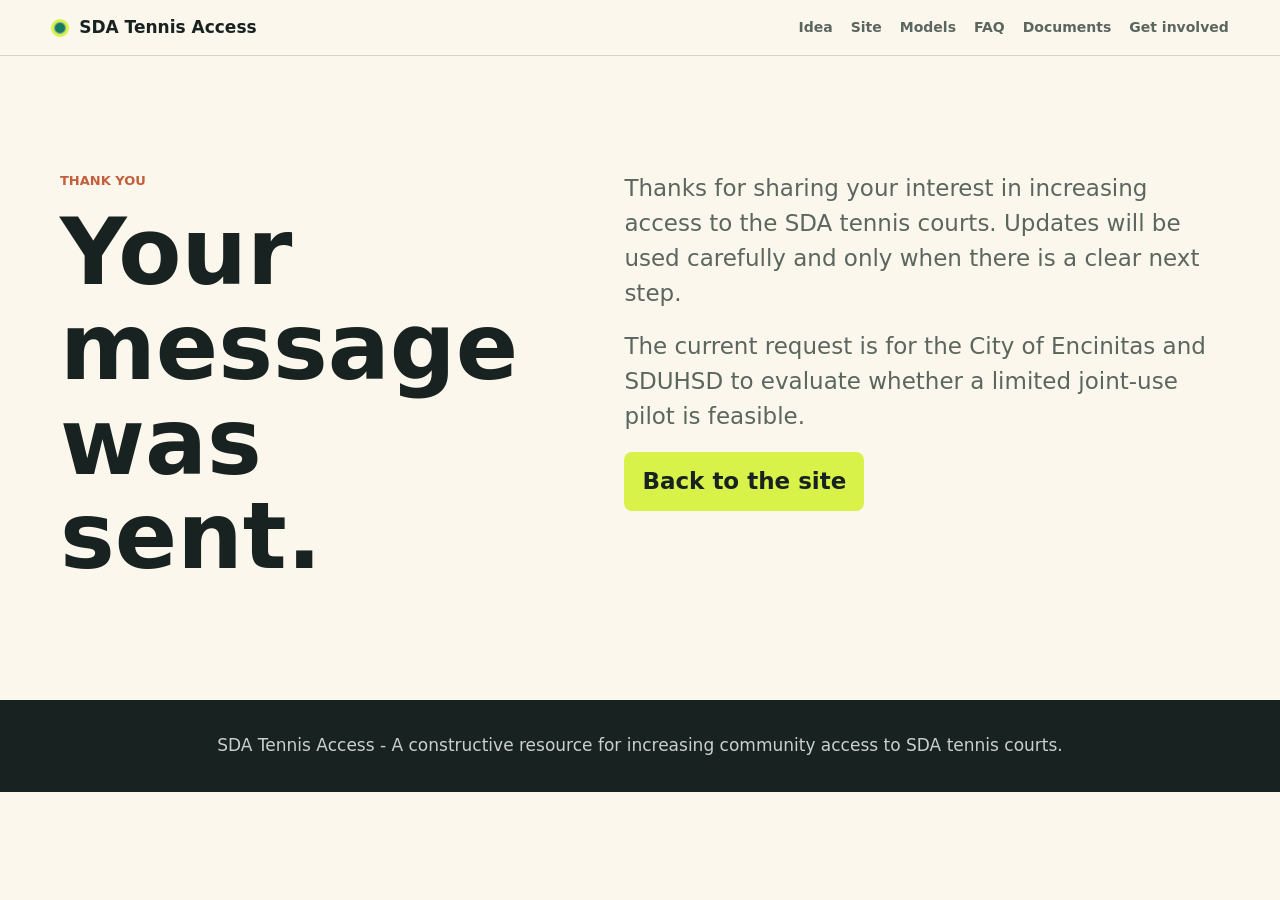
==== thank-you.html @ ea735e11 "Update campaign site content and signup form" ====
<!doctype html>
<html lang="en">
<head>
  <meta charset="utf-8">
  <meta name="viewport" content="width=device-width, initial-scale=1">
  <title>Thank you | SDA Tennis Access</title>
  <meta name="description" content="Thank you for supporting the effort to increase community access to SDA tennis courts.">
  <link rel="stylesheet" href="style.css">
</head>
<body>
  <header class="site-header">
    <a class="brand" href="/" aria-label="SDA Tennis Access home">
      <span class="brand-mark" aria-hidden="true"></span>
      <span>SDA Tennis Access</span>
    </a>
    <nav class="site-nav" aria-label="Primary navigation">
      <a href="/#idea">Idea</a>
      <a href="/#why-sda">Site</a>
      <a href="/#models">Models</a>
      <a href="/#faq">FAQ</a>
      <a href="/#documents">Documents</a>
      <a href="/#get-involved">Get involved</a>
    </nav>
  </header>

  <main id="top">
    <section class="section thank-you-section">
      <div class="section-inner split">
        <div>
          <p class="section-kicker">Thank you</p>
          <h1>Your message was sent.</h1>
        </div>
        <div class="large-copy">
          <p>
            Thanks for sharing your interest in increasing access to the SDA tennis courts. Updates will be used carefully and only when there is a clear next step.
          </p>
          <p>
            The current request is for the City of Encinitas and SDUHSD to evaluate whether a limited joint-use pilot is feasible.
          </p>
          <p>
            <a class="button primary" href="/">Back to the site</a>
          </p>
        </div>
      </div>
    </section>
  </main>

  <footer class="site-footer">
    <p>SDA Tennis Access - A constructive resource for increasing community access to SDA tennis courts.</p>
  </footer>
</body>
</html>
---- style.css ----
:root {
  color-scheme: light;
  --paper: #fbf7ed;
  --sand: #efe3cd;
  --court: #197a63;
  --court-dark: #115342;
  --blue: #245f87;
  --ink: #182321;
  --muted: #5b665f;
  --line: rgba(24, 35, 33, 0.16);
  --white: #ffffff;
  --yellow: #d8f24a;
  --clay: #c45f3d;
  --shadow: 0 18px 48px rgba(24, 35, 33, 0.12);
  --radius: 8px;
}

* {
  box-sizing: border-box;
}

html {
  scroll-behavior: smooth;
}

body {
  margin: 0;
  background: var(--paper);
  color: var(--ink);
  font-family: ui-sans-serif, system-ui, -apple-system, BlinkMacSystemFont, "Segoe UI", sans-serif;
  font-size: 17px;
  line-height: 1.6;
}

a {
  color: inherit;
}

object {
  display: block;
  max-width: 100%;
}

.site-header {
  position: sticky;
  top: 0;
  z-index: 20;
  display: flex;
  align-items: center;
  justify-content: space-between;
  gap: 24px;
  padding: 14px clamp(18px, 4vw, 54px);
  background: rgba(251, 247, 237, 0.94);
  border-bottom: 1px solid var(--line);
  backdrop-filter: blur(14px);
}

.brand {
  display: inline-flex;
  align-items: center;
  gap: 10px;
  color: var(--ink);
  font-weight: 800;
  text-decoration: none;
  white-space: nowrap;
}

.brand-mark {
  width: 18px;
  height: 18px;
  border: 3px solid var(--yellow);
  border-radius: 50%;
  background: var(--court);
  box-shadow: inset 0 0 0 1px rgba(255, 255, 255, 0.45);
}

.site-nav {
  display: flex;
  flex-wrap: wrap;
  justify-content: flex-end;
  gap: 8px 18px;
  color: var(--muted);
  font-size: 14px;
  font-weight: 750;
}

.site-nav a {
  text-decoration: none;
}

.site-nav a:hover {
  color: var(--court-dark);
}

.hero {
  position: relative;
  overflow: hidden;
  min-height: calc(100vh - 61px);
  background:
    linear-gradient(90deg, rgba(17, 83, 66, 0.92), rgba(25, 122, 99, 0.78)),
    var(--court);
  color: var(--white);
}

.court-lines {
  position: absolute;
  inset: 0;
  opacity: 0.46;
  background:
    linear-gradient(90deg, transparent 8%, rgba(255,255,255,0.9) 8.2%, rgba(255,255,255,0.9) 8.45%, transparent 8.65%, transparent 50%, rgba(255,255,255,0.85) 50.15%, rgba(255,255,255,0.85) 50.42%, transparent 50.65%, transparent 91.2%, rgba(255,255,255,0.9) 91.42%, rgba(255,255,255,0.9) 91.68%, transparent 91.9%),
    linear-gradient(0deg, transparent 12%, rgba(255,255,255,0.9) 12.2%, rgba(255,255,255,0.9) 12.48%, transparent 12.8%, transparent 49.8%, rgba(255,255,255,0.85) 50%, rgba(255,255,255,0.85) 50.22%, transparent 50.45%, transparent 87.2%, rgba(255,255,255,0.9) 87.48%, rgba(255,255,255,0.9) 87.76%, transparent 88%);
  transform: rotate(-2deg) scale(1.08);
}

.hero-inner {
  position: relative;
  display: grid;
  grid-template-columns: minmax(0, 1fr) minmax(280px, 360px);
  gap: clamp(28px, 6vw, 72px);
  align-items: end;
  width: min(1160px, calc(100% - 36px));
  min-height: calc(100vh - 61px);
  margin: 0 auto;
  padding: clamp(72px, 12vw, 140px) 0 clamp(44px, 7vw, 74px);
}

.hero-copy {
  max-width: 850px;
}

.eyebrow,
.section-kicker,
.panel-label {
  margin: 0 0 14px;
  color: var(--yellow);
  font-size: 13px;
  font-weight: 850;
  letter-spacing: 0;
  text-transform: uppercase;
}

h1,
h2,
h3 {
  margin: 0;
  letter-spacing: 0;
  line-height: 1.03;
}

h1 {
  max-width: 900px;
  font-size: clamp(48px, 8vw, 92px);
}

h2 {
  font-size: clamp(36px, 5vw, 60px);
}

p {
  margin: 0 0 18px;
}

.tagline {
  max-width: 750px;
  margin-top: 22px;
  color: rgba(255, 255, 255, 0.9);
  font-size: clamp(20px, 2.5vw, 29px);
  line-height: 1.32;
}

.actions {
  display: flex;
  flex-wrap: wrap;
  gap: 12px;
  margin-top: 32px;
}

.button {
  display: inline-flex;
  align-items: center;
  justify-content: center;
  min-height: 48px;
  padding: 12px 18px;
  border-radius: var(--radius);
  font-weight: 850;
  text-decoration: none;
}

.button.primary {
  background: var(--yellow);
  color: var(--ink);
}

.button.secondary {
  color: var(--white);
  border: 1px solid rgba(255, 255, 255, 0.44);
  background: rgba(255, 255, 255, 0.12);
}

.proposal-panel {
  padding: 24px;
  border: 1px solid rgba(255, 255, 255, 0.36);
  border-radius: var(--radius);
  background: rgba(17, 83, 66, 0.58);
  box-shadow: var(--shadow);
}

.proposal-panel ul {
  display: grid;
  gap: 12px;
  margin: 0;
  padding: 0;
  list-style: none;
}

.proposal-panel li {
  padding-left: 22px;
  position: relative;
}

.proposal-panel li::before {
  content: "";
  position: absolute;
  left: 0;
  top: 0.72em;
  width: 9px;
  height: 9px;
  border-radius: 50%;
  background: var(--yellow);
}

.section {
  padding: clamp(68px, 9vw, 118px) clamp(18px, 4vw, 54px);
}

.section-inner {
  width: min(1160px, 100%);
  margin: 0 auto;
}

.section-kicker {
  color: var(--clay);
}

.split {
  display: grid;
  grid-template-columns: minmax(260px, 0.82fr) minmax(0, 1fr);
  gap: clamp(28px, 6vw, 76px);
}

.large-copy {
  color: var(--muted);
  font-size: clamp(19px, 2vw, 23px);
  line-height: 1.52;
}

.intro-section {
  background: var(--paper);
}

.site-section {
  background: #ffffff;
}

.site-grid {
  display: grid;
  grid-template-columns: minmax(0, 0.9fr) minmax(320px, 1fr);
  gap: clamp(28px, 6vw, 72px);
  align-items: center;
}

.site-grid p {
  color: var(--muted);
}

.map-panel {
  margin: 0;
  overflow: hidden;
  border: 1px solid var(--line);
  border-radius: var(--radius);
  background: var(--paper);
  box-shadow: var(--shadow);
  transform: rotate(1deg);
}

.map-placeholder {
  width: 100%;
  aspect-ratio: 4 / 3;
  background:
    linear-gradient(135deg, rgba(216, 242, 74, 0.38), rgba(36, 95, 135, 0.08)),
    linear-gradient(90deg, transparent 49%, rgba(255,255,255,0.85) 49.3%, rgba(255,255,255,0.85) 49.8%, transparent 50.1%),
    linear-gradient(0deg, transparent 49%, rgba(255,255,255,0.85) 49.3%, rgba(255,255,255,0.85) 49.8%, transparent 50.1%),
    #197a63;
}

.map-placeholder span {
  display: grid;
  min-height: 280px;
  place-items: center;
  color: rgba(255, 255, 255, 0.92);
  font-weight: 850;
}

.map-panel figcaption {
  padding: 16px 18px 18px;
  color: var(--muted);
  font-size: 14px;
}

.models-section {
  background: var(--sand);
}

.section-heading {
  max-width: 850px;
}

.section-heading p:not(.section-kicker) {
  color: var(--muted);
  font-size: 19px;
}

.model-table {
  display: grid;
  gap: 14px;
  margin-top: 34px;
}

.model-row {
  display: grid;
  grid-template-columns: minmax(0, 1.2fr) minmax(260px, 0.85fr) auto;
  gap: 24px;
  align-items: center;
  padding: 24px;
  border: 1px solid rgba(24, 35, 33, 0.14);
  border-radius: var(--radius);
  background: rgba(255, 255, 255, 0.72);
}

.model-place {
  margin-bottom: 8px;
  color: var(--ink);
  font-size: 22px;
  font-weight: 850;
  line-height: 1.18;
}

.model-row p:not(.model-place) {
  color: var(--muted);
}

.model-tag {
  display: inline-flex;
  margin: 4px 4px 4px 0;
  padding: 5px 9px;
  border-radius: 999px;
  background: rgba(25, 122, 99, 0.11);
  color: var(--court-dark);
  font-size: 13px;
  font-weight: 800;
}

.text-link {
  color: var(--blue);
  font-weight: 850;
  text-decoration-thickness: 2px;
  text-underline-offset: 4px;
  white-space: nowrap;
}

.details-section {
  background: var(--court-dark);
  color: var(--white);
}

.details-section .section-kicker {
  color: var(--yellow);
}

.details-section p {
  color: rgba(255, 255, 255, 0.82);
}

.detail-grid {
  display: grid;
  grid-template-columns: minmax(280px, 0.72fr) minmax(0, 1fr);
  gap: clamp(28px, 6vw, 72px);
}

.pill-list {
  display: flex;
  flex-wrap: wrap;
  align-content: flex-start;
  gap: 10px;
  margin: 0;
  padding: 0;
  list-style: none;
}

.pill-list li {
  padding: 9px 12px;
  border: 1px solid rgba(255, 255, 255, 0.18);
  border-radius: 999px;
  background: rgba(255, 255, 255, 0.09);
  color: rgba(255, 255, 255, 0.92);
  font-weight: 700;
}

.study-section {
  background: var(--paper);
}

.question-list {
  display: grid;
  gap: 14px;
  margin: 0;
  padding: 0;
  list-style: none;
  counter-reset: questions;
}

.question-list li {
  position: relative;
  padding: 0 0 14px 42px;
  border-bottom: 1px solid var(--line);
  color: var(--muted);
}

.question-list li::before {
  counter-increment: questions;
  content: counter(questions, decimal-leading-zero);
  position: absolute;
  left: 0;
  top: 0;
  color: var(--clay);
  font-weight: 900;
}

.status-section {
  background: #ffffff;
}

.status-box {
  max-width: 890px;
  padding-left: clamp(18px, 4vw, 44px);
  border-left: 8px solid var(--yellow);
}

.status-box p {
  color: var(--muted);
  font-size: 19px;
}

.faq-section {
  background: var(--paper);
}

.faq-grid {
  display: grid;
  grid-template-columns: minmax(260px, 0.65fr) minmax(0, 1fr);
  gap: clamp(28px, 6vw, 72px);
  align-items: start;
}

.faq-grid p {
  color: var(--muted);
}

.faq-list {
  display: grid;
  gap: 10px;
}

.faq-list details {
  border: 1px solid var(--line);
  border-radius: var(--radius);
  background: var(--white);
  box-shadow: 0 10px 28px rgba(24, 35, 33, 0.06);
}

.faq-list summary {
  cursor: pointer;
  padding: 17px 18px;
  color: var(--ink);
  font-weight: 850;
  line-height: 1.25;
}

.faq-list summary::marker {
  color: var(--court);
}

.faq-list details[open] summary {
  border-bottom: 1px solid var(--line);
}

.faq-list details p {
  margin: 0;
  padding: 16px 18px 18px;
  color: var(--muted);
}

.documents-section {
  background: var(--sand);
}

.document-grid {
  display: grid;
  grid-template-columns: minmax(260px, 0.72fr) minmax(0, 1fr);
  gap: clamp(28px, 6vw, 72px);
}

.document-grid p {
  color: var(--muted);
}

.document-list {
  display: grid;
  gap: 12px;
}

.document-list a {
  display: flex;
  align-items: center;
  justify-content: space-between;
  gap: 18px;
  padding: 20px 22px;
  border: 1px solid rgba(24, 35, 33, 0.14);
  border-radius: var(--radius);
  background: rgba(255, 255, 255, 0.76);
  color: var(--ink);
  text-decoration: none;
}

.document-list a:hover {
  border-color: var(--court);
}

.document-list span {
  display: grid;
  gap: 4px;
}

.document-list small {
  color: var(--muted);
  font-size: 14px;
  font-weight: 600;
  line-height: 1.35;
}

.document-list strong {
  flex: 0 0 auto;
  color: var(--blue);
  font-size: 14px;
}

.contact-section {
  background: #ffffff;
}

.contact-grid {
  display: grid;
  grid-template-columns: minmax(260px, 0.78fr) minmax(320px, 0.92fr);
  gap: clamp(28px, 6vw, 72px);
  align-items: start;
}

.contact-grid p {
  color: var(--muted);
}

.contact-form {
  display: grid;
  gap: 16px;
  padding: 24px;
  border: 1px solid var(--line);
  border-radius: var(--radius);
  background: var(--paper);
  box-shadow: var(--shadow);
}

.contact-form label,
.contact-form legend {
  color: var(--ink);
  font-size: 14px;
  font-weight: 850;
}

.contact-form input[type="text"],
.contact-form input[type="email"],
.contact-form textarea {
  width: 100%;
  margin-top: 7px;
  padding: 12px 13px;
  border: 1px solid rgba(24, 35, 33, 0.22);
  border-radius: var(--radius);
  background: var(--white);
  color: var(--ink);
  font: inherit;
}

.contact-form input:focus,
.contact-form textarea:focus {
  outline: 3px solid rgba(216, 242, 74, 0.62);
  border-color: var(--court);
}

.contact-form fieldset {
  display: grid;
  gap: 10px;
  margin: 0;
  padding: 14px;
  border: 1px solid rgba(24, 35, 33, 0.16);
  border-radius: var(--radius);
}

.contact-form fieldset label {
  display: flex;
  align-items: center;
  gap: 9px;
  color: var(--muted);
  font-size: 15px;
  font-weight: 700;
}

.contact-form input[type="checkbox"] {
  width: 18px;
  height: 18px;
  accent-color: var(--court);
}

.contact-form button {
  width: fit-content;
  border: 0;
  cursor: pointer;
}

.form-note {
  margin: -4px 0 0;
  color: var(--muted);
  font-size: 13px;
}

.hidden-field {
  display: none;
}

.about-section {
  background: var(--paper);
}

.thank-you-section {
  min-height: 58vh;
  display: grid;
  align-items: center;
}

.site-footer {
  padding: 32px clamp(18px, 4vw, 54px);
  background: var(--ink);
  color: rgba(255, 255, 255, 0.78);
  text-align: center;
}

.site-footer p {
  margin: 0;
}

@media (max-width: 900px) {
  .site-header {
    position: static;
    align-items: flex-start;
    flex-direction: column;
    gap: 10px;
  }

  .site-nav {
    justify-content: flex-start;
  }

  .hero,
  .hero-inner {
    min-height: auto;
  }

  .hero-inner,
  .split,
  .site-grid,
  .model-row,
  .detail-grid,
  .document-grid,
  .faq-grid,
  .contact-grid {
    grid-template-columns: 1fr;
  }

  .proposal-panel {
    max-width: 520px;
  }

  .map-panel {
    transform: none;
  }
}

@media (max-width: 560px) {
  body {
    font-size: 16px;
  }

  h1 {
    font-size: 43px;
  }

  h2 {
    font-size: 34px;
  }

  .actions,
  .button {
    width: 100%;
  }

  .document-list a {
    align-items: flex-start;
    flex-direction: column;
  }

  .contact-form button {
    width: 100%;
  }
}
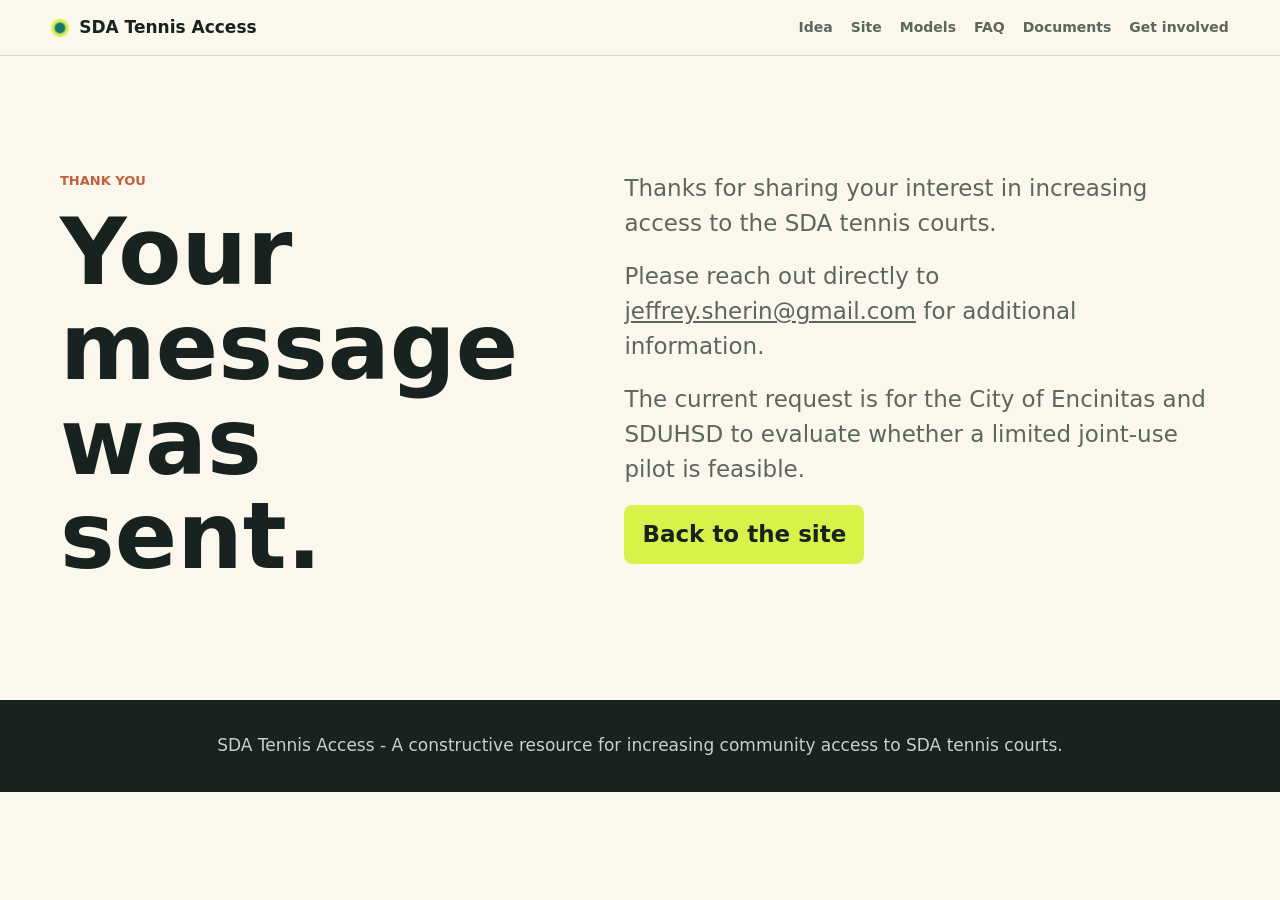
==== commit b06ba4a7: "Improve signup contact fallback" ====
--- a/thank-you.html
+++ b/thank-you.html
@@ -32,7 +32,10 @@
         </div>
         <div class="large-copy">
           <p>
-            Thanks for sharing your interest in increasing access to the SDA tennis courts. Updates will be used carefully and only when there is a clear next step.
+            Thanks for sharing your interest in increasing access to the SDA tennis courts.
+          </p>
+          <p>
+            Please reach out directly to <a href="mailto:jeffrey.sherin@gmail.com">jeffrey.sherin@gmail.com</a> for additional information.
           </p>
           <p>
             The current request is for the City of Encinitas and SDUHSD to evaluate whether a limited joint-use pilot is feasible.
--- a/style.css
+++ b/style.css
@@ -284,21 +284,11 @@
 }
 
 .map-placeholder {
+  display: block;
   width: 100%;
-  aspect-ratio: 4 / 3;
-  background:
-    linear-gradient(135deg, rgba(216, 242, 74, 0.38), rgba(36, 95, 135, 0.08)),
-    linear-gradient(90deg, transparent 49%, rgba(255,255,255,0.85) 49.3%, rgba(255,255,255,0.85) 49.8%, transparent 50.1%),
-    linear-gradient(0deg, transparent 49%, rgba(255,255,255,0.85) 49.3%, rgba(255,255,255,0.85) 49.8%, transparent 50.1%),
-    #197a63;
-}
-
-.map-placeholder span {
-  display: grid;
-  min-height: 280px;
-  place-items: center;
-  color: rgba(255, 255, 255, 0.92);
-  font-weight: 850;
+  aspect-ratio: 9 / 16;
+  object-fit: cover;
+  object-position: center;
 }
 
 .map-panel figcaption {
@@ -641,6 +631,19 @@
   font-size: 13px;
 }
 
+.form-status {
+  min-height: 20px;
+  margin: -2px 0 0;
+  color: var(--blue);
+  font-size: 13px;
+  font-weight: 800;
+}
+
+.contact-form button:disabled {
+  cursor: progress;
+  opacity: 0.72;
+}
+
 .hidden-field {
   display: none;
 }
